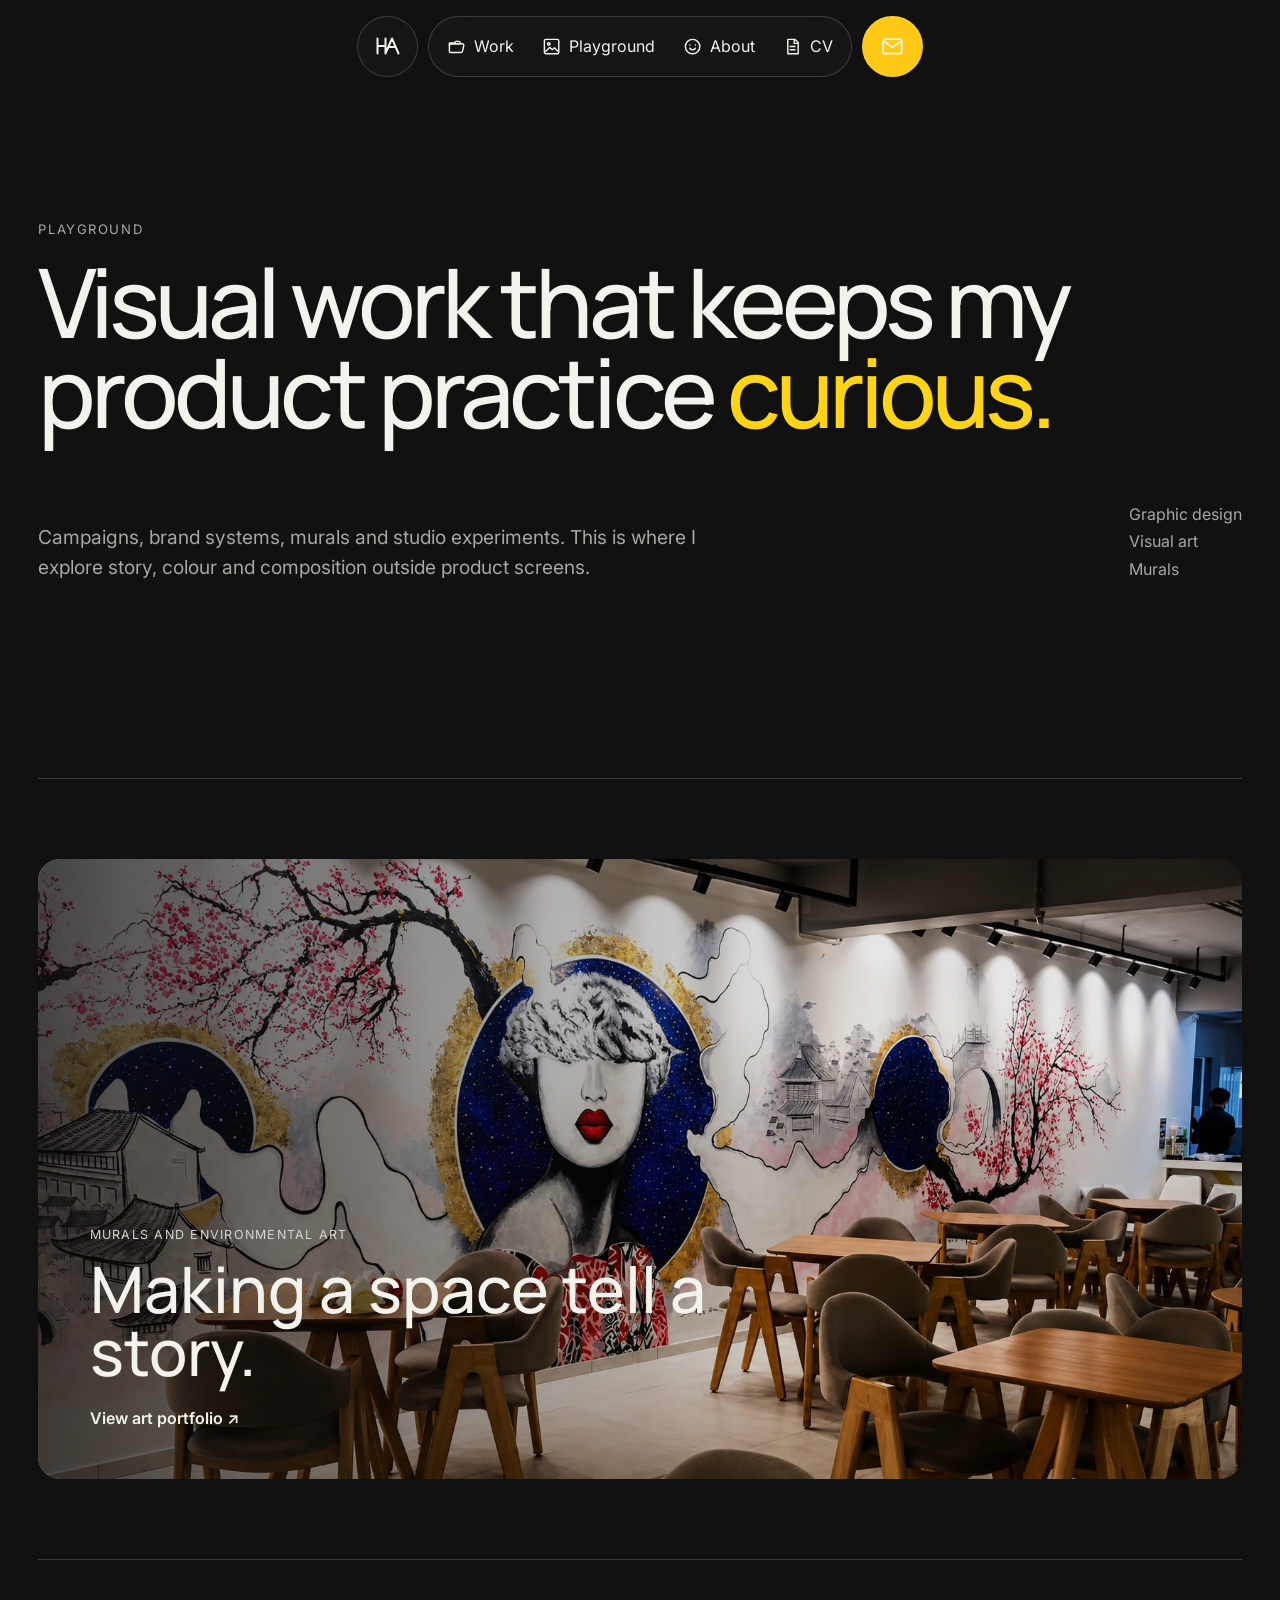
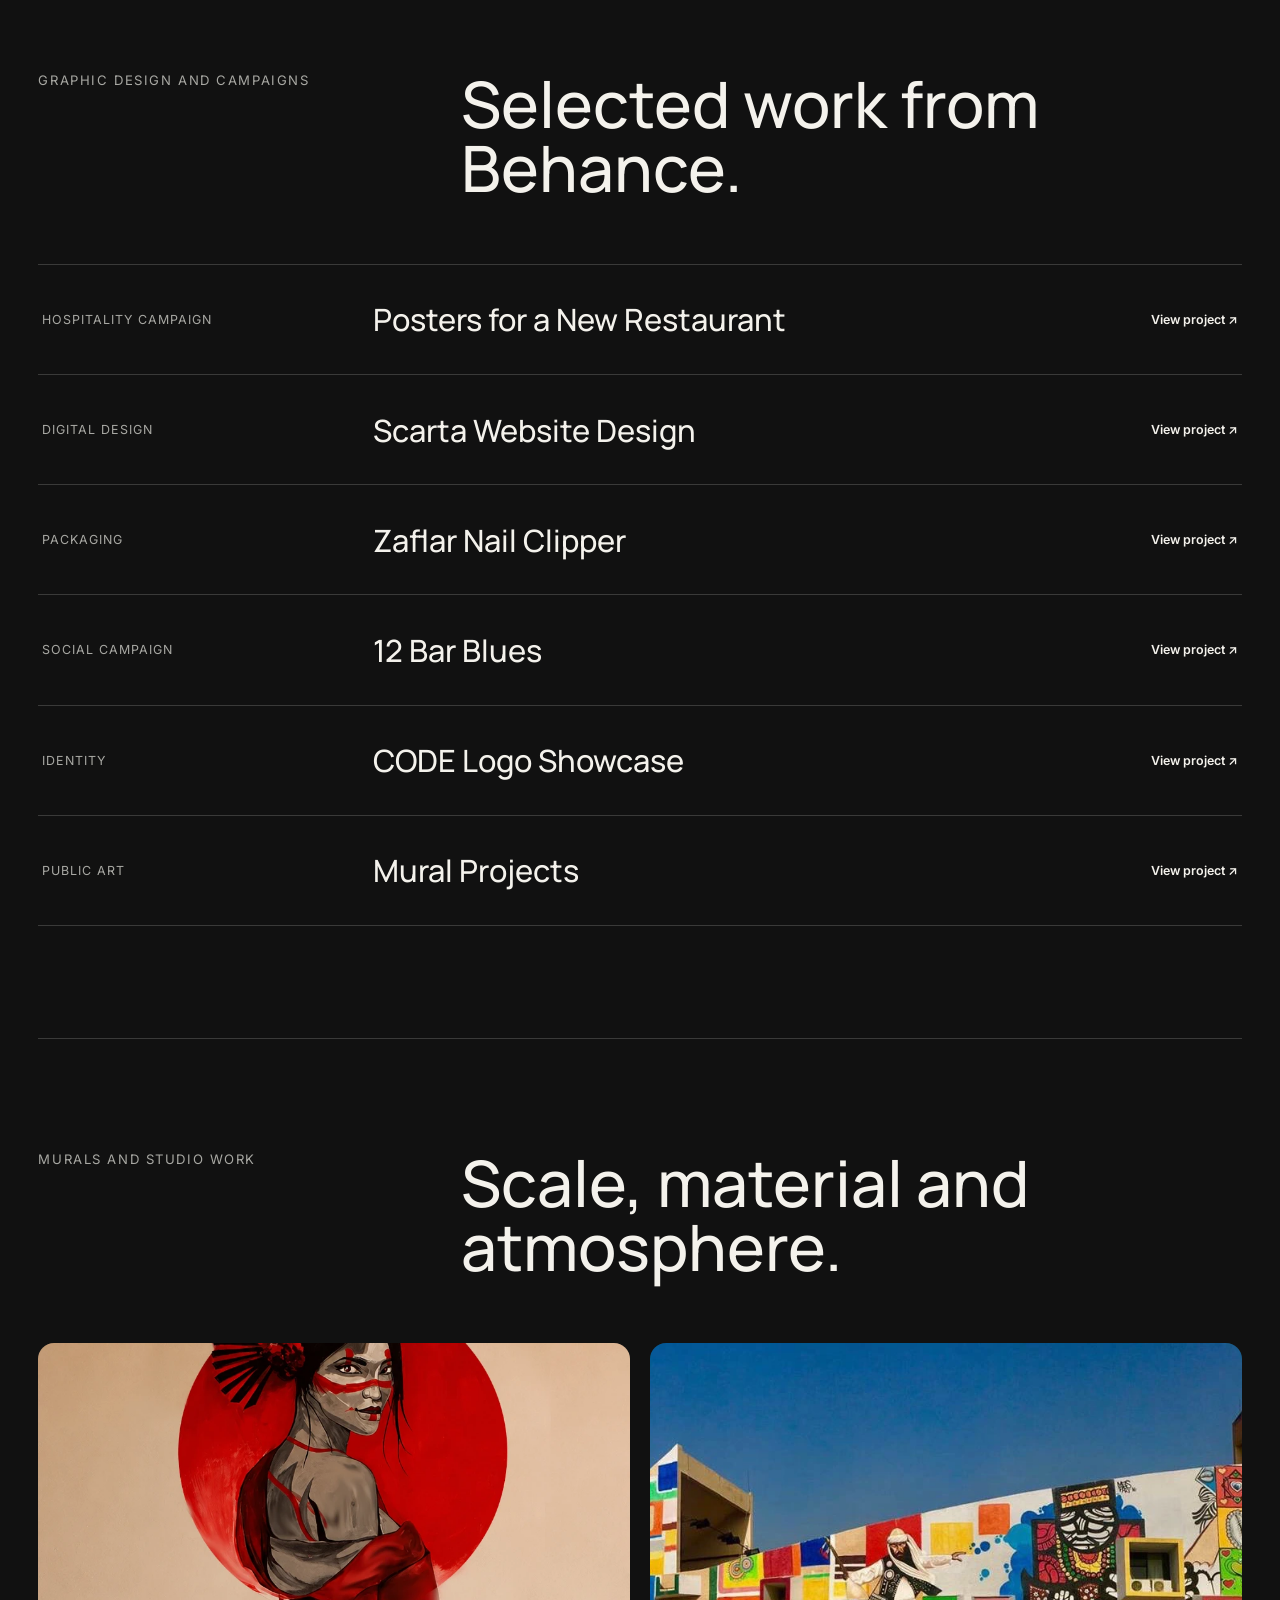
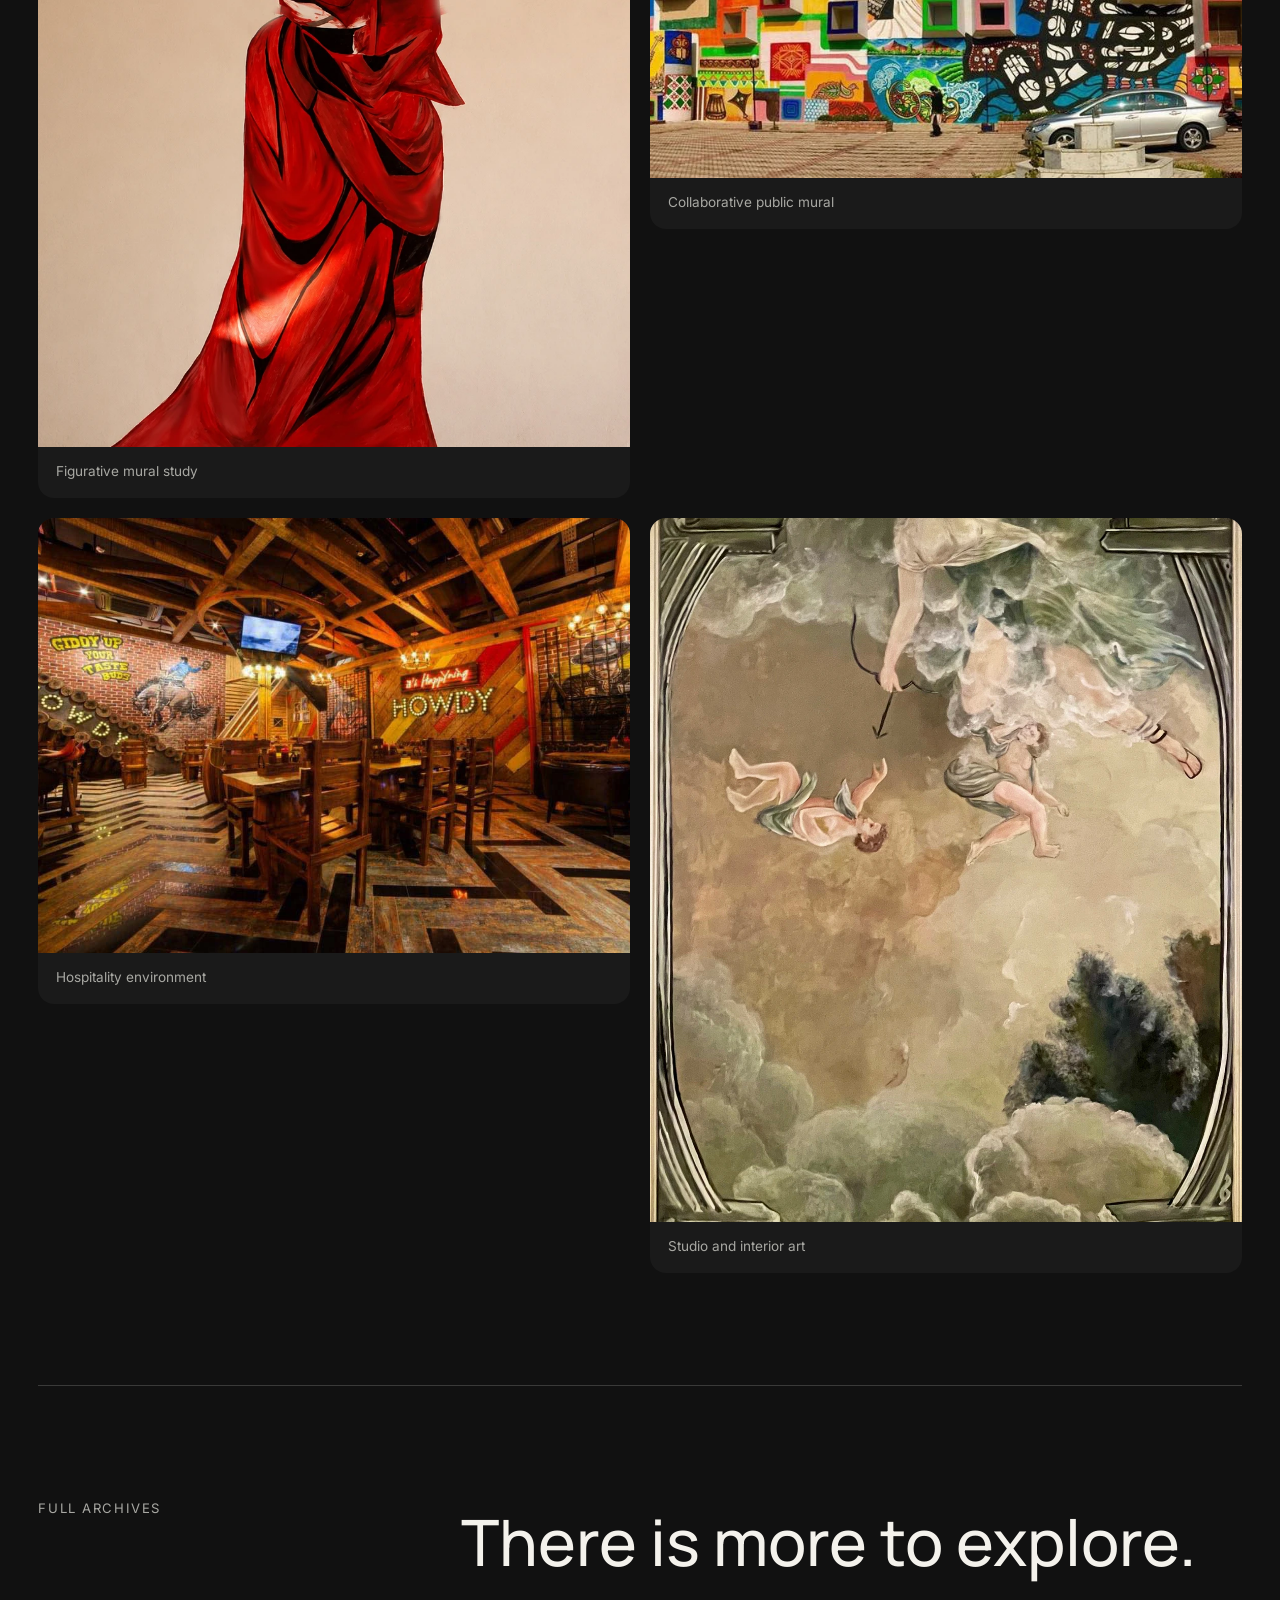
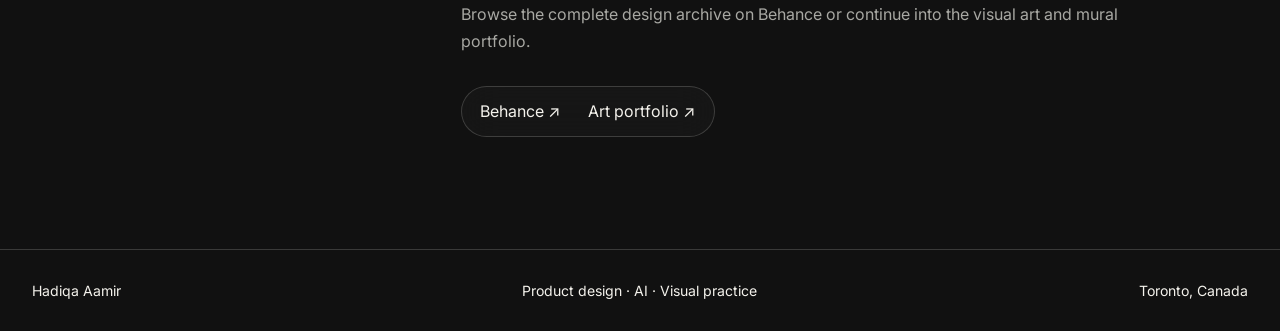
==== playground.html @ ba83212a "Restore playground and add ABA comparison screens" ====
<!doctype html>
<html lang="en">
  <head>
    <meta charset="UTF-8" />
    <meta name="viewport" content="width=device-width, initial-scale=1.0" />
    <meta name="description" content="Selected graphic design, campaigns, murals and visual art by Hadiqa Aamir." />
    <title>Playground | Hadiqa Aamir</title>
    <meta name="theme-color" content="#111111" />
    <link rel="preconnect" href="https://fonts.googleapis.com" />
    <link rel="preconnect" href="https://fonts.gstatic.com" crossorigin />
    <link href="https://fonts.googleapis.com/css2?family=Inter:wght@400;500;600&family=Manrope:wght@400;500;600;700&display=swap" rel="stylesheet" />
    <link rel="icon" type="image/svg+xml" href="favicon.svg" />
    <link rel="stylesheet" href="styles.css?v=25" />
  </head>
  <body class="home-page playground-page">
    <a class="skip-link" href="#playground-work">Skip to visual work</a>
    <header class="site-header">
      <a class="wordmark" href="index.html" aria-label="Hadiqa Aamir home">
        <svg class="wordmark-icon" viewBox="0 0 28 28" aria-hidden="true"><path d="M4.5 6.5v15M4.5 14h8M12.5 6.5v15M12.5 21.5 19 6.5l6.5 15M15.4 15h7.2"></path></svg>
      </a>
      <nav aria-label="Primary navigation">
        <a href="index.html#work"><svg viewBox="0 0 24 24" aria-hidden="true"><path d="M3 7.5h6l2-2h3.5a2 2 0 0 1 2 2v1H5a2 2 0 0 0-2 2v-3Z"></path><path d="M3 10.5A2 2 0 0 1 5 8.5h14a2 2 0 0 1 1.95 2.45l-1.6 7A2 2 0 0 1 17.4 19.5H5a2 2 0 0 1-2-2v-7Z"></path></svg><span>Work</span></a>
        <a href="playground.html" aria-current="page"><svg viewBox="0 0 24 24" aria-hidden="true"><rect x="3" y="3" width="18" height="18" rx="2"></rect><circle cx="8.5" cy="8.5" r="1.5"></circle><path d="m4.5 18 5-5 3.5 3 2.5-2.5 4 4"></path></svg><span>Playground</span></a>
        <a href="index.html#about"><svg viewBox="0 0 24 24" aria-hidden="true"><circle cx="12" cy="12" r="9"></circle><path d="M8.5 10h.01M15.5 10h.01M8.5 14c1 1.3 2.15 2 3.5 2s2.5-.7 3.5-2"></path></svg><span>About</span></a>
        <a href="https://www.linkedin.com/in/hadiqaaamir/" target="_blank" rel="noreferrer"><svg viewBox="0 0 24 24" aria-hidden="true"><path d="M6 3h9l4 4v14H6V3Z"></path><path d="M14 3v5h5M9 12h6M9 16h6"></path></svg><span>CV</span></a>
      </nav>
      <a class="header-contact" href="mailto:hadiqaaamir@hotmail.com" aria-label="Email Hadiqa"><svg viewBox="0 0 24 24" aria-hidden="true"><rect x="3" y="5" width="18" height="14" rx="2"></rect><path d="m4 7 8 6 8-6"></path></svg></a>
    </header>

    <main id="playground-work" class="playground-main">
      <section class="playground-hero" data-reveal>
        <p class="eyebrow">Playground</p>
        <h1>Visual work that keeps my product practice <em>curious.</em></h1>
        <div class="playground-intro"><p>Campaigns, brand systems, murals and studio experiments. This is where I explore story, colour and composition outside product screens.</p><span>Graphic design<br />Visual art<br />Murals</span></div>
      </section>

      <section class="playground-feature" data-reveal>
        <a href="https://hadiqa.portfoliobox.net/" target="_blank" rel="noreferrer" aria-label="View Hadiqa Aamir's mural and visual art portfolio">
          <img src="assets/playground/ginyaki.webp" alt="Large restaurant mural combining a portrait, cherry blossoms and architectural illustrations" />
          <div><p>Murals and environmental art</p><h2>Making a space tell a story.</h2><span>View art portfolio ↗</span></div>
        </a>
      </section>

      <section class="playground-section" aria-labelledby="graphic-design-title" data-reveal>
        <div class="playground-heading"><p class="eyebrow">Graphic design and campaigns</p><h2 id="graphic-design-title">Selected work from Behance.</h2></div>
        <div class="behance-list">
          <a href="https://www.behance.net/gallery/211272789/Posters-for-a-New-Restaurant" target="_blank" rel="noreferrer"><span>Hospitality campaign</span><strong>Posters for a New Restaurant</strong><b>View project ↗</b></a>
          <a href="https://www.behance.net/gallery/219719423/Scarta-Website-Design" target="_blank" rel="noreferrer"><span>Digital design</span><strong>Scarta Website Design</strong><b>View project ↗</b></a>
          <a href="https://www.behance.net/gallery/238456261/Zaflar-Nail-Clipper-package-design" target="_blank" rel="noreferrer"><span>Packaging</span><strong>Zaflar Nail Clipper</strong><b>View project ↗</b></a>
          <a href="https://www.behance.net/gallery/219719553/12-Bar-Blues-Social-Media-designs" target="_blank" rel="noreferrer"><span>Social campaign</span><strong>12 Bar Blues</strong><b>View project ↗</b></a>
          <a href="https://www.behance.net/gallery/68033327/CODE-LOGO-SHOWCASE" target="_blank" rel="noreferrer"><span>Identity</span><strong>CODE Logo Showcase</strong><b>View project ↗</b></a>
          <a href="https://www.behance.net/gallery/211369939/Mural-Projects" target="_blank" rel="noreferrer"><span>Public art</span><strong>Mural Projects</strong><b>View project ↗</b></a>
        </div>
      </section>

      <section class="playground-section" aria-labelledby="art-title" data-reveal>
        <div class="playground-heading"><p class="eyebrow">Murals and studio work</p><h2 id="art-title">Scale, material and atmosphere.</h2></div>
        <div class="art-grid">
          <figure class="art-tall"><img src="assets/playground/women-in-red.webp" alt="Red and black figurative wall painting" loading="lazy" /><figcaption>Figurative mural study</figcaption></figure>
          <figure class="art-wide"><img src="assets/playground/mural-3.webp" alt="Colourful large-scale public mural across an architectural facade" loading="lazy" /><figcaption>Collaborative public mural</figcaption></figure>
          <figure class="art-wide"><img src="assets/playground/studio-work.webp" alt="Western themed restaurant interior with painted wall graphics" loading="lazy" /><figcaption>Hospitality environment</figcaption></figure>
          <figure class="art-tall"><img src="assets/playground/mural.webp" alt="Cloud-filled figurative painting framed by architectural details" loading="lazy" /><figcaption>Studio and interior art</figcaption></figure>
        </div>
      </section>

      <section class="playground-archive" data-reveal>
        <p class="eyebrow">Full archives</p>
        <div><h2>There is more to explore.</h2><p>Browse the complete design archive on Behance or continue into the visual art and mural portfolio.</p><nav aria-label="External visual portfolios"><a href="https://www.behance.net/hadiqaaamir3" target="_blank" rel="noreferrer">Behance ↗</a><a href="https://hadiqa.portfoliobox.net/" target="_blank" rel="noreferrer">Art portfolio ↗</a></nav></div>
      </section>
    </main>
    <footer><p>Hadiqa Aamir</p><p>Product design · AI · Visual practice</p><p>Toronto, Canada</p></footer>
    <script src="script.js?v=6"></script>
  </body>
</html>
---- styles.css ----
:root {
  --ink: #f4f2ec;
  --paper: #111111;
  --line: rgba(244, 242, 236, 0.18);
  --muted: #a8a8a3;
  --blue: #79b7ff;
  --coral: #ef6b4f;
  --acid: #d9f65a;
  font-family: "Inter", sans-serif;
  color: var(--ink);
  background: var(--paper);
  font-synthesis: none;
}

* { box-sizing: border-box; }
html { scroll-behavior: smooth; color-scheme: dark; }
body { margin: 0; min-width: 320px; background: var(--paper); }
.home-page {
  --ink: #f4f2ec;
  --paper: #111111;
  --line: rgba(244, 242, 236, .18);
  --muted: #a8a8a3;
  color: var(--ink);
  background: var(--paper);
}
a { color: inherit; }
img { display: block; max-width: 100%; }

.skip-link {
  position: fixed; left: 1rem; top: -4rem; z-index: 10;
  padding: .75rem 1rem; background: var(--ink); color: #111111;
}
.skip-link:focus { top: 1rem; }

.site-header {
  position: sticky; top: 1rem; z-index: 8; display: flex;
  justify-content: center; align-items: center; gap: .65rem;
  width: max-content; margin: 1rem auto 0; padding: 0;
  background: transparent; backdrop-filter: none;
  transition: box-shadow .3s ease, background .3s ease, transform .3s ease;
}
.site-header nav,
.site-header .header-contact {
  height: 3.8rem;
  box-sizing: border-box;
}
.site-header.is-scrolled { transform: translateY(-.2rem); }
.wordmark, .header-contact {
  display: grid; place-items: center; width: 3.8rem; height: 3.8rem;
  border: 1px solid var(--line); border-radius: 50%; background: rgba(24,24,24,.82);
  font-weight: 600; text-decoration: none; backdrop-filter: blur(18px);
}
.wordmark-icon { width: 1.75rem; height: 1.75rem; fill: none; stroke: currentColor; stroke-width: 2; stroke-linecap: round; stroke-linejoin: round; }
.header-contact { background: #ffc916; font-size: 1.15rem; }
.header-contact svg { width: 1.55rem; height: 1.55rem; fill: none; stroke: currentColor; stroke-width: 1.8; stroke-linecap: round; stroke-linejoin: round; }
nav { display: flex; gap: .15rem; padding: .35rem; border: 1px solid var(--line); border-radius: 999px; background: rgba(24,24,24,.82); backdrop-filter: blur(18px); }
nav a { display: inline-flex; align-items: center; gap: .48rem; padding: .55rem .8rem; border-radius: 999px; transition: background .25s ease; }
nav a svg { width: 1.2rem; height: 1.2rem; fill: none; stroke: currentColor; stroke-width: 1.8; stroke-linecap: round; stroke-linejoin: round; }
nav a:hover, nav a:focus-visible { background: rgba(255,255,255,.09); }
nav a, .text-link { position: relative; text-decoration: none; }
nav a::after, .text-link::after {
  content: ""; position: absolute; left: 0; right: 100%; bottom: -.2em;
  height: 1px; background: currentColor; transition: right .28s ease;
}
nav a:hover::after, nav a:focus-visible::after,
.text-link:hover::after, .text-link:focus-visible::after { right: 0; }

main { padding: 0 2rem; }
.hero { position: relative; min-height: calc(100vh - 5.8rem); display: grid; place-items: center; padding: 2rem 0 0; overflow: hidden; }
.eyebrow { margin: 0 0 1.25rem; color: var(--muted); font-size: .82rem; text-transform: uppercase; letter-spacing: .12em; }
h1, h2, h3 { margin: 0; font-weight: 400; }
h1, h2, h3 { font-family: "Manrope", sans-serif; }
h1 { max-width: 980px; font-size: clamp(2.7rem, 5.8vw, 4.75rem); font-weight: 500; line-height: 1.02; letter-spacing: -.052em; }
h1 span { color: var(--blue); }
.hero-center { margin-top: -5rem; text-align: center; }
.hero-hello { display: flex; justify-content: center; align-items: center; gap: .55rem; margin: 0 0 1.4rem; color: var(--muted); }
.hero-hello span { display: grid; place-items: center; width: 2.2rem; height: 2.2rem; border-radius: 50%; background: var(--ink); color: #111111; font-size: .68rem; font-weight: 600; }
.hero-hello .hero-avatar { overflow: hidden; width: 3.3rem; height: 3.3rem; border: 2px solid #fffdf8; background: #332b28; box-shadow: 0 4px 14px rgba(21,22,21,.16); }
.hero-avatar img { width: 100%; height: 100%; object-fit: cover; object-position: 50% 42%; }
.hero-center h1 { max-width: none; white-space: nowrap; font-family: "Manrope", sans-serif; font-size: clamp(3.1rem, 5.15vw, 5.3rem); font-weight: 500; line-height: 1.02; letter-spacing: -.052em; }
.hero-center h1 em { font-style: italic; font-weight: 500; }
.hero-current { margin: 2rem 0 0; color: var(--muted); font-size: 1rem; line-height: 1.55; }
.hero-current strong { color: var(--ink); }
.home-page .hero-current { color: #c7c7c2; }
.home-page .hero-current strong { color: #f4f2ec; }

.hero-pill-field { position: absolute; left: -2rem; right: -2rem; bottom: 0; height: 225px; overflow: visible; border-bottom: 1px solid var(--line); pointer-events: none; }
.hero-pill {
  position: absolute; left: var(--x); bottom: var(--bottom); display: grid; place-items: center;
  min-width: 195px; padding: 1.08rem 1.5rem; border: 1px solid rgba(17,17,17,.28); border-radius: 999px;
  color: #151615;
  font: 600 .82rem "Manrope", sans-serif; letter-spacing: .055em; text-transform: uppercase;
  transform: rotate(var(--r)); box-shadow: 0 9px 20px rgba(21,22,21,.09);
  transition: transform .35s cubic-bezier(.2,.8,.2,1), box-shadow .35s ease;
  pointer-events: auto;
  cursor: grab; user-select: none; touch-action: none; will-change: left, top, transform;
}
.hero-pill:hover { transform: translateY(-12px) rotate(calc(var(--r) * -1)); box-shadow: 0 18px 30px rgba(21,22,21,.12); }
.hero-pill.is-dragging { cursor: grabbing; transform: rotate(var(--r)) scale(1.045); box-shadow: 0 24px 45px rgba(21,22,21,.2); transition: box-shadow .18s ease, transform .18s ease; }
.hero-pill.has-description { outline: 2px solid #f4f2ec; outline-offset: 3px; }
.pill-description {
  position: absolute; z-index: 40; width: min(310px, calc(100vw - 2rem)); padding: 1rem 1.1rem;
  border: 1px solid var(--line); border-radius: .8rem; background: #1b1b1b; color: var(--ink);
  box-shadow: 0 18px 44px rgba(21,22,21,.2); font-size: .88rem; line-height: 1.5;
  opacity: 0; transform: translateY(8px); pointer-events: none;
  transition: opacity .2s ease, transform .2s ease;
}
.pill-description.is-visible { opacity: 1; transform: translateY(0); }
.pill-description strong { display: block; margin-bottom: .35rem; color: var(--acid); font-family: "Manrope", sans-serif; font-size: .76rem; letter-spacing: .07em; text-transform: uppercase; }
.hero-pill.pill-mini { min-width: 3.7rem; width: 3.7rem; height: 3.5rem; padding: 0; }
.pill-blue { background: #9acfff; }.pill-coral { background: #ff8759; }.pill-acid { background: #d8f98b; }
.pill-lilac { background: #d9c9ff; }.pill-paper { background: #f7f7f5; }.pill-yellow { background: #ffd316; }
.pill-green { background: #58d8a8; }.pill-pink { background: #ffc5e4; }
.pill-sky { background: #a8dcff; }.pill-violet { background: #bcb2ff; }.pill-rose { background: #ffb0bc; }
.pill-orange { background: #ffad69; }.pill-mint { background: #a9e4ce; }

.tools-strip {
  display: block;
  width: 100vw;
  margin-left: calc(50% - 50vw);
  padding: 2.25rem 0 2.75rem;
  border-top: 1px solid var(--line);
  overflow: hidden;
}
.tools-strip .eyebrow { width: min(100% - 3rem, 118rem); margin: 0 auto 1.5rem; }
.tools-marquee {
  width: 100%;
  overflow: hidden;
  -webkit-mask-image: linear-gradient(90deg, transparent, #000 4%, #000 96%, transparent);
  mask-image: linear-gradient(90deg, transparent, #000 4%, #000 96%, transparent);
}
.tools-track {
  display: flex;
  width: max-content;
  animation: tools-loop 34s linear infinite;
  will-change: transform;
}
.tools-marquee:hover .tools-track { animation-play-state: paused; }
.tools-list {
  display: flex;
  flex: none;
  align-items: center;
  gap: clamp(2.2rem, 4vw, 5rem);
  margin: 0;
  padding: 0 clamp(1.1rem, 2vw, 2.5rem);
  list-style: none;
}
.tools-list li {
  display: inline-flex;
  flex: none;
  align-items: center;
  gap: .8rem;
  color: var(--ink);
  font-size: .9rem;
  font-weight: 600;
  line-height: 1;
  white-space: nowrap;
}
.tools-list img,
.tool-lettermark { width: 2rem; height: 2rem; flex: none; }
.tools-list img { display: block; object-fit: contain; }
.github-tool-logo { filter: invert(1); }
.tool-lettermark {
  display: grid;
  place-items: center;
  border: 2px solid currentColor;
  border-radius: .55rem;
  font-size: 1rem;
  font-weight: 800;
}
@keyframes tools-loop { to { transform: translateX(-50%); } }
@media (prefers-reduced-motion: reduce) { .tools-track { animation: none; } }

/* Playground */
.playground-main { width: min(100%, 1440px); margin-inline: auto; padding: 0 clamp(1.25rem, 3vw, 3rem); }
.playground-hero { min-height: 78vh; padding: clamp(8rem, 16vh, 13rem) 0 5rem; border-bottom: 1px solid var(--line); }
.playground-hero h1 { max-width: 1180px; font-size: clamp(3.4rem, 7.5vw, 7.8rem); line-height: .94; }
.playground-hero h1 em { color: #ffd316; font-style: normal; }
.playground-intro { display: grid; grid-template-columns: minmax(0, 2fr) 1fr; gap: 3rem; align-items: end; margin-top: 4rem; }
.playground-intro p { max-width: 700px; margin: 0; color: var(--muted); font-size: clamp(1.05rem, 1.5vw, 1.3rem); line-height: 1.55; }
.playground-intro span { justify-self: end; color: var(--muted); line-height: 1.7; }
.playground-feature { padding: 5rem 0; border-bottom: 1px solid var(--line); }
.playground-feature a { position: relative; display: block; min-height: 620px; overflow: hidden; border-radius: 1.4rem; text-decoration: none; }
.playground-feature img { width: 100%; height: 100%; min-height: 620px; object-fit: cover; transition: transform .6s cubic-bezier(.2,.75,.2,1); }
.playground-feature a:hover img { transform: scale(1.018); }
.playground-feature a::after { content: ""; position: absolute; inset: 0; background: linear-gradient(90deg, rgba(10,10,10,.74), rgba(10,10,10,.1) 65%); }
.playground-feature div { position: absolute; z-index: 1; left: clamp(1.5rem, 4vw, 4rem); bottom: clamp(1.5rem, 4vw, 4rem); max-width: 620px; }
.playground-feature p { margin: 0 0 1rem; color: #d5d4cf; font-size: .78rem; letter-spacing: .1em; text-transform: uppercase; }
.playground-feature h2 { font-size: clamp(2.4rem, 5vw, 5.4rem); font-weight: 500; line-height: .98; }
.playground-feature span { display: inline-block; margin-top: 1.5rem; font-weight: 600; }
.playground-section { padding: 7rem 0; border-bottom: 1px solid var(--line); }
.playground-heading { display: grid; grid-template-columns: 1fr 2fr; gap: 2rem; margin-bottom: 4rem; }
.playground-heading h2 { font-size: clamp(2.5rem, 5vw, 5.2rem); font-weight: 500; line-height: 1; }
.behance-list { border-top: 1px solid var(--line); }
.behance-list a { display: grid; grid-template-columns: .8fr 2fr auto; gap: 2rem; align-items: center; padding: 2.1rem .25rem; border-bottom: 1px solid var(--line); text-decoration: none; transition: padding .25s ease, background .25s ease; }
.behance-list a:hover { padding-inline: 1.25rem; background: rgba(255,255,255,.04); }
.behance-list span { color: var(--muted); font-size: .78rem; text-transform: uppercase; letter-spacing: .08em; }
.behance-list strong { font: 500 clamp(1.35rem, 2.4vw, 2.5rem) "Manrope", sans-serif; }
.behance-list b { font-size: .78rem; font-weight: 600; }
.art-grid { display: grid; grid-template-columns: repeat(2, minmax(0, 1fr)); gap: 1.25rem; align-items: start; }
.art-grid figure { margin: 0; overflow: hidden; border-radius: 1rem; background: #1a1a1a; }
.art-grid img { width: 100%; height: clamp(420px, 55vw, 760px); object-fit: cover; }
.art-grid .art-wide img { height: clamp(320px, 34vw, 520px); }
.art-grid figcaption { padding: 1rem 1.1rem 1.2rem; color: var(--muted); font-size: .85rem; }
.playground-archive { display: grid; grid-template-columns: 1fr 2fr; gap: 2rem; padding: 7rem 0; }
.playground-archive h2 { font-size: clamp(2.6rem, 5vw, 5.2rem); font-weight: 500; }
.playground-archive p { max-width: 660px; color: var(--muted); line-height: 1.65; }
.playground-archive nav { width: max-content; margin-top: 2rem; }

@media (max-width: 780px) {
  .playground-hero { min-height: auto; padding-top: 8rem; }
  .playground-intro, .playground-heading, .playground-archive { grid-template-columns: 1fr; }
  .playground-intro span { justify-self: start; }
  .playground-feature a, .playground-feature img { min-height: 520px; }
  .behance-list a { grid-template-columns: 1fr auto; gap: .6rem 1rem; }
  .behance-list span { grid-column: 1 / -1; }
  .behance-list b { text-align: right; }
  .art-grid { grid-template-columns: 1fr; }
  .art-grid img, .art-grid .art-wide img { height: auto; max-height: 680px; }
}

.work, .visual-practice, .about { border-top: 1px solid var(--line); padding: 6rem 0; }
.section-heading { display: grid; grid-template-columns: 1fr 2fr; margin-bottom: 3rem; }
.section-heading h2, .visual-copy h2, .about h2 { font-size: clamp(2.25rem, 4.4vw, 4.7rem); font-weight: 500; line-height: 1.04; letter-spacing: -.045em; }
.work {
  width: 100%;
  max-width: 1440px;
  margin-inline: auto;
  padding: 3.25rem clamp(1.25rem, 3vw, 3rem);
}
.work .section-heading { display: block; margin-bottom: 0; }
.work .section-heading h2 { max-width: 880px; font-size: clamp(2rem, 3vw, 3.25rem); }
.platform-intro{display:grid;grid-template-columns:minmax(260px,.72fr) minmax(0,1.28fr);align-items:stretch;gap:1.5rem;margin:0 0 3rem;padding:1.25rem;border:1px solid var(--line);border-radius:1.2rem;background:#171717;overflow:hidden}.platform-intro-copy{display:flex;flex-direction:column;align-items:flex-start;justify-content:center;gap:.5rem;padding:1.1rem}.platform-intro span{color:var(--blue);font-size:.7rem;letter-spacing:.1em;text-transform:uppercase}.platform-intro strong{font:500 1.65rem "Manrope",sans-serif}.platform-intro p{margin:0;color:var(--muted);line-height:1.55}.platform-intro-copy>a{display:flex;gap:.8rem;margin-top:1rem;text-decoration:none}.platform-intro-copy>a span{font-size:1rem}.platform-cover{display:block;overflow:hidden;border-radius:.9rem;background:#2c116b}.platform-cover img{display:block;width:100%;height:100%;min-height:300px;object-fit:cover;transition:transform .55s cubic-bezier(.2,.75,.2,1)}.platform-cover:hover img{transform:scale(1.02)}
.project-grid {
  display: grid;
  grid-template-columns: minmax(0, 1fr);
  gap: 0;
}
.project {
  position: relative;
  top: auto !important;
  min-width: 0;
  margin: 0;
  padding: clamp(3.5rem, 7vw, 7rem) 0;
  border: 0;
  border-bottom: 1px solid var(--line);
  border-radius: 0;
  background: transparent;
  box-shadow: none;
  transition: transform .45s cubic-bezier(.2,.75,.2,1);
}
.project > a {
  display: grid;
  grid-template-columns: minmax(280px, .78fr) minmax(0, 1.22fr);
  grid-template-areas:
    "meta visual"
    "summary visual"
    "tags visual";
  align-items: center;
  column-gap: clamp(2.5rem, 6vw, 7rem);
  row-gap: 1.35rem;
  min-height: 0;
  text-decoration: none;
}
.project:hover { transform: none; }
.project-visual {
  position: relative;
  width: 100%;
  height: auto;
  min-height: 0;
  aspect-ratio: 1600 / 1174;
  overflow: hidden;
  border: 0;
  border-radius: 1.55rem;
  background: #d7d8d3;
  box-shadow: none;
}
.project > a > .project-visual { grid-area: visual; width: 100%; height: auto; min-height: 0; aspect-ratio: 1600 / 1174; }
.project-visual > * { transform: translate3d(var(--parallax-x, 0), var(--parallax-y, 0), 0); transition: transform .45s cubic-bezier(.2,.75,.2,1); }
.project:hover .project-visual > * { transform: translate3d(var(--parallax-x, 0), calc(var(--parallax-y, 0px) - 7px), 0) scale(1.012); }
.project-visual::after {
  content: none;
}
.project-featured .project-visual { min-height: 0; }
.product-shot-thumb { background: #21174b; }
.product-shot-thumb img,
.product-shot-thumb video { width: 100%; height: 100%; object-fit: cover; object-position: left center; }
.product-shot-thumb video { display: block; }
.product-shot-thumb > span { display: none; }
.project:hover .product-shot-thumb img,
.project:hover .product-shot-thumb video { transform: scale(1.025); }
.project-featured > a { min-height: 0; }
.cliniscripts-platform .product-shot-thumb img,
.cliniscripts-platform .product-shot-thumb video { object-fit: contain; object-position: center; }
.project.cliniscripts-platform > a > .product-shot-thumb {
  aspect-ratio: auto;
  border-radius: 0;
  background: transparent;
}
.cliniscripts-platform .product-shot-thumb .cliniscripts-cover-video {
  position: relative;
  inset: auto;
  display: block;
  width: 100%;
  height: auto;
  max-width: none;
  object-fit: contain;
  object-position: center;
  border-radius: 0;
  transform: none;
}
.cliniscripts-platform:hover .product-shot-thumb .cliniscripts-cover-video {
  transform: none;
}
/* Marketing Studio uses exact Figma states with a shared cursor-led timeline. */
.marketing-studio-preview { background: linear-gradient(135deg, #b8cdec 0%, #5077c8 100%); }
.marketing-studio-animation {
  --studio-frame-inset: 4%;
  position: absolute; inset: 0; overflow: hidden;
  background: linear-gradient(135deg, #b8cdec 0%, #5077c8 100%);
}
.marketing-studio-animation > img {
  position: absolute; inset: var(--studio-frame-inset); width: auto; height: auto; max-width: none;
  object-fit: contain; opacity: 0;
  border-radius: clamp(.65rem, 1.4vw, 1.15rem);
  box-shadow: 0 18px 42px rgba(31,55,112,.24);
  background: linear-gradient(135deg, #b8cdec 0%, #5077c8 100%);
  animation: marketing-screen-cycle 16s cubic-bezier(.4,0,.2,1) infinite both;
}
.marketing-studio-animation > img:nth-child(1) { animation-delay: 0s; }
.marketing-studio-animation > img:nth-child(2) { animation-delay: -12s; }
.marketing-studio-animation > img:nth-child(3) { animation-delay: -8s; }
.marketing-studio-animation > img:nth-child(4) { animation-delay: -4s; }
.marketing-cursor {
  position: absolute; z-index: 5; left: 76%; top: 20%; width: 22px; height: 27px;
  clip-path: polygon(0 0,0 88%,25% 67%,42% 100%,57% 92%,40% 60%,72% 60%);
  background: #17243a; filter: drop-shadow(0 2px 3px rgba(255,255,255,.9));
  animation: marketing-cursor-path 16s cubic-bezier(.45,0,.2,1) infinite;
}
.marketing-cursor::after {
  content: ""; position: absolute; inset: 0; background: white;
  clip-path: polygon(10% 10%,10% 70%,28% 55%,45% 87%,48% 84%,31% 52%,57% 52%);
}
@keyframes marketing-screen-cycle {
  0%,20% { opacity: 1; transform: scale(1); }
  25%,95% { opacity: 0; transform: scale(1.012); }
  100% { opacity: 1; transform: scale(1); }
}
@keyframes marketing-cursor-path {
  0%,16% { left:76%; top:20%; transform:scale(1); } 20% { transform:scale(.82); }
  25%,40% { left:67%; top:80%; transform:scale(1); } 44% { transform:scale(.82); }
  50%,65% { left:42%; top:22%; transform:scale(1); } 69% { transform:scale(.82); }
  75%,91% { left:75%; top:29%; transform:scale(1); } 95% { transform:scale(.82); }
  100% { left:76%; top:20%; transform:scale(1); }
}
.cliniscripts-platform .project-meta h3 { max-width: none; font-size: 1rem; }
.project-meta {
  display: grid;
  grid-template-columns: minmax(0, 1fr) auto;
  align-items: baseline;
  gap: 1rem;
  min-height: 2.65rem;
  margin-top: .7rem;
}
.project-meta > div { display: contents; }
.project > a > .project-meta { margin: .7rem .15rem 0; }
.project-meta p {
  grid-column: 2;
  grid-row: 1;
  margin: 0;
  color: var(--muted);
  font-size: .88rem;
  text-align: right;
  text-transform: none;
  letter-spacing: 0;
}
.project-meta h3 {
  grid-column: 1;
  grid-row: 1;
  max-width: none;
  font-size: 1rem;
  font-weight: 500;
  line-height: 1.3;
  letter-spacing: -.025em;
}
.project-meta h3::before { content: "•"; margin-right: .45rem; color: var(--blue); }
.project-meta > span { display: none; }
.project-summary { max-width: 680px; margin: .8rem 0 0; color: var(--muted); line-height: 1.55; }
.project > a > .project-meta {
  grid-area: meta;
  display: flex;
  flex-direction: column;
  align-items: flex-start;
  gap: 1rem;
  min-height: 0;
  margin: 0;
}
.project > a > .project-meta > div { display: flex; flex-direction: column; align-items: flex-start; gap: 1rem; }
.project-brand-icon {
  display: block;
  width: 2.5rem;
  height: 2.15rem;
  margin-bottom: .45rem;
  object-fit: contain;
  object-position: left center;
  opacity: .72;
}
.project > a > .project-meta p {
  order: 0;
  margin: 0;
  color: var(--muted);
  font-size: .78rem;
  text-align: left;
  text-transform: uppercase;
  letter-spacing: .12em;
}
.project > a > .project-meta h3 {
  order: 1;
  max-width: 560px;
  font-size: clamp(2rem, 3vw, 3.25rem);
  font-weight: 600;
  line-height: 1.08;
  letter-spacing: -.035em;
}
.project > a > .project-meta h3::before { display: none; }
.cliniscripts-platform .project-meta h3 { max-width: 560px; font-size: clamp(2rem, 3vw, 3.25rem); }
.project > a > .project-summary {
  grid-area: summary;
  display: block;
  max-width: 560px;
  margin: 0;
  font-size: clamp(1rem, 1.25vw, 1.2rem);
  line-height: 1.65;
}
.project > a > .project-tags {
  grid-area: tags;
  display: flex;
  align-items: center;
  margin: .25rem 0 0;
}
.project > a > .project-tags span { display: none; }
.project > a > .project-tags b {
  width: auto;
  margin: 0;
  color: var(--ink);
  font-size: 1rem;
  font-weight: 500;
  transform-origin: left center;
  transition: transform .25s ease;
}

.clinical-visual { display: grid; place-items: end center; padding: 7% 7% 0; background: radial-gradient(circle at 82% 18%, #d9ebff 0 9%, transparent 31%), linear-gradient(145deg,#b9d5f2,#91bce8); }
.browser-shell { width: 92%; min-height: 85%; background: #f8f7f3; color: #151615; border-radius: 1.2rem 1.2rem 0 0; box-shadow: 0 24px 60px rgba(29, 45, 64, .16); }
.clinical-preview-shell { position: relative; z-index: 2; width: 94%; overflow: hidden; }
.browser-bar { display: flex; gap: .4rem; padding: 1rem; border-bottom: 1px solid #e2e1dc; }
.browser-bar i { width: .55rem; height: .55rem; border-radius: 50%; background: #b2b3af; }
.clinical-preview-shell .browser-bar span { margin-left: .5rem; color: #667789; font-size: .72rem; }.clinical-preview-shell .browser-bar b { margin-left: auto; color: #3979cf; font-size: .7rem; }
.clinical-layout { display: grid; grid-template-columns: 19% 1fr; min-height: 470px; }
.clinical-sidebar { display:flex;flex-direction:column;align-items:center;gap:1.2rem;padding:1.3rem .75rem;border-right: 1px solid #e2e1dc; background: #172e48; }
.clinical-sidebar strong{display:grid;place-items:center;width:2.5rem;height:2.5rem;margin-bottom:.8rem;border-radius:.65rem;background:white;color:#172e48;font-size:.78rem}.clinical-sidebar i{width:2rem;height:.45rem;border-radius:2rem;background:#71869e}.clinical-sidebar i:first-of-type{background:#7fb5fa}
.clinical-content { padding: 5%; }
.clinical-preview-head{display:flex;justify-content:space-between;align-items:end}.clinical-preview-head small{color:#768597}.clinical-preview-head h4{margin:.2rem 0 0;font:600 1.25rem Manrope,sans-serif}.clinical-preview-head em{padding:.55rem .7rem;border-radius:.55rem;background:#3979cf;color:white;font-size:.65rem;font-style:normal}
.clinical-preview-tabs{display:flex;gap:1rem;margin:1.4rem 0;padding-bottom:.7rem;border-bottom:1px solid #dfe5ec;color:#768597;font-size:.68rem}.clinical-preview-tabs b{color:#3979cf}
.clinical-preview-grid{display:grid;grid-template-columns:1.6fr .7fr;gap:.75rem}.clinical-card{height:auto;min-height:250px;margin:0;padding:1.25rem;border:1px solid #d8dde2;border-radius:1rem;background:white}.clinical-card>small{color:#3979cf}.clinical-card h5{margin:2.3rem 0 .5rem;font:600 1rem Manrope,sans-serif}.clinical-card p{color:#6d7c8c;font-size:.72rem;line-height:1.5}.clinical-card div{display:flex;gap:.4rem;margin:1rem 0}.clinical-card div span{padding:.35rem .5rem;border-radius:2rem;background:#eaf3ff;color:#3979cf;font-size:.58rem}.clinical-card button{padding:.55rem .7rem;border:0;border-radius:.5rem;background:#3979cf;color:white;font:inherit;font-size:.65rem}.clinical-mini-cards{display:grid;gap:.75rem}.clinical-mini-cards article{display:flex;flex-direction:column;justify-content:space-between;padding:1rem;border:1px solid #d8dde2;border-radius:.8rem;background:white}.clinical-mini-cards small{color:#6d7c8c}.clinical-mini-cards strong{font-size:1rem;color:#172e48}
.clinical-orbit{position:absolute;z-index:3;padding:.7rem .9rem;border:1px solid rgba(21,22,21,.2);border-radius:999px;box-shadow:0 12px 25px rgba(31,67,105,.13);font:600 .7rem Manrope,sans-serif;text-transform:uppercase;letter-spacing:.06em}.orbit-one{left:3%;top:10%;transform:rotate(-9deg);background:#d9f65a}.orbit-two{right:2%;top:18%;transform:rotate(8deg);background:#ffc5e4}
.clinical-content > span { display: block; width: 45%; height: 12px; margin-bottom: 12px; border-radius: 12px; background: #cad5e5; }
.clinical-content > span:nth-child(2) { width: 70%; }
.project-tags{display:flex;align-items:center;flex-wrap:wrap;gap:.55rem;margin-top:1.1rem}.project-tags span{padding:.48rem .68rem;border:1px solid var(--line);border-radius:999px;color:var(--muted);font-size:.72rem}.project-tags b{margin-left:auto;font-size:.8rem;font-weight:600}.project-featured:hover .project-tags b{color:var(--ink);transform:scale(1.035)}
.project > a > .project-tags{display:flex}.project > a > .project-tags b{width:auto;margin:0;color:var(--ink)}.project:hover .project-tags b{color:var(--ink);transform:scale(1.035)}
.aba-preview{display:grid;place-items:center;padding:7%;background:linear-gradient(145deg,#dfe8f7,#b9d0ef);color:#172e48}.aba-source-pill{position:absolute;left:4%;top:8%;z-index:2;padding:.7rem 1rem;border-radius:999px;background:#d9f65a;font:600 .7rem Manrope,sans-serif;text-transform:uppercase;transform:rotate(-7deg)}.aba-board{display:grid;grid-template-columns:repeat(3,1fr);gap:1rem;width:88%;padding:1.25rem;border-radius:1.2rem;background:#f7f9fc;box-shadow:0 28px 70px rgba(31,67,105,.2)}.aba-board-head{grid-column:1/-1;display:flex;justify-content:space-between;padding:.4rem .25rem 1.2rem;border-bottom:1px solid #dce4ed}.aba-board-head span{font-weight:600}.aba-board-head b{color:#3979cf;font-size:.72rem}.aba-stage{display:flex;flex-direction:column;min-height:250px;padding:1.2rem;border:1px solid #dce4ed;border-radius:.85rem;background:white}.aba-stage small{color:#718096}.aba-stage strong{margin:4rem 0 1.5rem}.aba-stage i{height:.55rem;margin:.35rem 0;border-radius:1rem;background:#dbe3ec}.aba-stage i:last-child{width:60%}.aba-mini-chart{display:flex;align-items:end;gap:.45rem;height:80px;margin-top:auto;border-bottom:1px solid #dce4ed}.aba-mini-chart em{flex:1;height:35%;background:#3979cf}.aba-mini-chart em:nth-child(2){height:55%}.aba-mini-chart em:nth-child(3){height:48%}.aba-mini-chart em:nth-child(4){height:78%}
.scheduler-preview{display:grid;grid-template-columns:.8fr 1.2fr;align-items:center;gap:1rem;padding:7%;background:linear-gradient(145deg,#d7f0e5,#a8d8c5);color:#172e48}.scheduler-constraints{display:grid;gap:.8rem}.scheduler-constraints span{padding:1rem 1.2rem;border-radius:999px;background:white;box-shadow:0 10px 24px rgba(31,67,105,.1);font-size:.82rem}.scheduler-match{padding:2rem;border-radius:1.2rem;background:white;box-shadow:0 28px 70px rgba(31,67,105,.18)}.scheduler-match>small{color:#3979cf;text-transform:uppercase;letter-spacing:.08em}.scheduler-match>div{display:flex;align-items:center;gap:1rem;margin:2rem 0}.scheduler-match i{display:grid;place-items:center;width:48px;height:48px;border-radius:50%;background:#eaf3ff;color:#3979cf;font-style:normal;font-weight:600}.scheduler-match b{margin-left:auto;color:#16845b;font-size:1.5rem}.scheduler-match ul{margin:0;padding:0;list-style:none}.scheduler-match li{display:flex;justify-content:space-between;padding:.85rem 0;border-bottom:1px solid #e6eaf0;font-size:.8rem}.scheduler-match em{font-style:normal;font-weight:600}.scheduler-match p{margin:1.3rem 0 0;padding:1rem;border-radius:.7rem;background:#dff4e9;color:#276048;font-size:.76rem}

.analytics-visual { display: flex; flex-direction: column; justify-content: space-between; padding: 2rem; background: var(--acid); }
.analytics-visual { color: #151615; }
.metric { display: flex; justify-content: space-between; align-items: start; font-size: 1.1rem; }
.metric b { font-family: "Manrope", sans-serif; font-size: 5rem; font-weight: 500; line-height: .7; }
.chart { height: 230px; display: flex; align-items: end; gap: 5%; border-bottom: 1px solid var(--ink); }
.chart i { flex: 1; height: 24%; background: var(--ink); }
.chart i:nth-child(2) { height: 42%; }.chart i:nth-child(3) { height: 35%; }
.chart i:nth-child(4) { height: 57%; }.chart i:nth-child(5) { height: 72%; }.chart i:nth-child(6) { height: 92%; }
.insight { font-size: .9rem; }

.build-visual { display: grid; align-content: center; gap: 2rem; padding: 8%; background: #080808; color: var(--ink); }
.prompt { padding: 1rem 1.2rem; border: 1px solid rgba(255,255,255,.28); border-radius: 999px; }
.build-window { min-height: 220px; padding: 2rem; background: var(--blue); }
.build-window span { display: block; height: 1.2rem; margin-bottom: 1rem; background: rgba(255,255,255,.8); }
.build-window span:nth-child(1) { width: 56%; }.build-window span:nth-child(2) { width: 78%; }.build-window span:nth-child(3) { width: 36%; }

.visual-practice { display: grid; grid-template-columns: .9fr 1.1fr; gap: 7vw; align-items: center; }
.visual-copy > p:not(.eyebrow) { max-width: 520px; margin: 2rem 0; color: var(--muted); font-size: 1.1rem; line-height: 1.6; }
.visual-links { display: flex; flex-wrap: wrap; gap: .65rem; }
.visual-links .text-link {
  padding: .68rem .95rem;
  border: 1px solid rgba(255,255,255,.18);
  border-radius: 999px;
  background: rgba(255,255,255,.1);
  box-shadow: inset 0 1px 0 rgba(255,255,255,.16), 0 10px 28px rgba(0,0,0,.14);
  -webkit-backdrop-filter: blur(18px) saturate(145%);
  backdrop-filter: blur(18px) saturate(145%);
}
.visual-links .text-link::after { display: none; }
.visual-links .text-link:hover,
.visual-links .text-link:focus-visible { background: rgba(255,255,255,.17); }
.creative-index {
  display: grid; gap: .65rem; margin-top: 2.25rem; padding: 0;
  border: 0; border-radius: 0; background: transparent; backdrop-filter: none;
}
.creative-index a {
  display: grid; grid-template-columns: 2.6rem 1fr; gap: .9rem; align-items: center;
  padding: .8rem .9rem; border: 1px solid var(--line); border-radius: .85rem;
  background: #171717; text-decoration: none;
  transition: transform .25s ease, border-color .25s ease, background .25s ease;
}
.creative-index a::after { display: none; }
.creative-index a:hover, .creative-index a:focus-visible {
  transform: translateX(.35rem); border-color: rgba(244,242,236,.42); background: #1d1d1d;
}
.creative-index-icon {
  display: grid; place-items: center; width: 2.6rem; height: 2.6rem;
  border-radius: .7rem; background: var(--acid); color: #111; font-weight: 700;
}
.creative-index a:nth-child(2) .creative-index-icon { background: #ff8a61; }
.creative-index a:nth-child(3) .creative-index-icon { background: #d9bcff; }
.creative-index strong, .creative-index small { display: block; }
.creative-index strong { font: 600 .94rem "Manrope", sans-serif; }
.creative-index small { margin-top: .22rem; color: var(--muted); font-size: .76rem; line-height: 1.35; }
.visual-frame { margin: 0; }
.visual-frame img { width: 100%; aspect-ratio: 4/3; object-fit: cover; }
.visual-frame figcaption { margin-top: .7rem; color: var(--muted); font-size: .85rem; }

.about { display: grid; grid-template-columns: 1fr 2fr; }
.about > div { max-width: 980px; }
.about div p { max-width: 720px; margin: 2rem 0; font-size: 1.15rem; line-height: 1.65; color: var(--muted); }
footer { display: grid; grid-template-columns: repeat(3, 1fr); padding: 2rem; border-top: 1px solid var(--line); font-size: .88rem; }
footer p { margin: 0; } footer p:nth-child(2) { text-align: center; } footer p:last-child { text-align: right; }

/* Motion is subtle and progressive: content remains visible without JavaScript. */
.motion-ready [data-reveal] {
  opacity: 0; transform: translateY(24px);
  transition: opacity .75s ease, transform .75s cubic-bezier(.2,.7,.2,1);
}
.motion-ready [data-reveal].is-visible { opacity: 1; transform: translateY(0); }
.motion-ready .project-grid .project:nth-child(2) { transition-delay: .08s; }
.motion-ready .project-grid .project:nth-child(3) { transition-delay: .16s; }
.motion-ready.pills-playing .hero-pill {
  animation: pill-fall 1.25s cubic-bezier(.22,.72,.2,1) both;
  animation-delay: var(--delay);
  transform-origin: center;
}
.hero > h1 span {
  background: linear-gradient(100deg, var(--blue) 15%, #6c4de7 48%, var(--blue) 82%);
  background-size: 200% 100%; background-clip: text; -webkit-background-clip: text;
  color: transparent; animation: accent-drift 8s ease-in-out infinite;
}
@keyframes accent-drift { 0%,100% { background-position: 0% 50%; } 50% { background-position: 100% 50%; } }
@keyframes pill-fall {
  0% { opacity: 0; transform: translateY(calc(-100vh + 120px)) rotate(calc(var(--r) * -3)); }
  15% { opacity: 1; }
  76% { transform: translateY(8px) rotate(calc(var(--r) * .82)); }
  88% { transform: translateY(-5px) rotate(calc(var(--r) * 1.08)); }
  100% { opacity: 1; transform: translateY(0) rotate(var(--r)); }
}

@media (max-width: 760px) {
  .site-header { top: .5rem; grid-template-columns: 3.15rem auto 3.15rem; gap: .35rem; margin-top: .5rem; }
  .site-header nav,
  .site-header .header-contact { height: 3.15rem; }
  .wordmark, .header-contact { width: 3.15rem; height: 3.15rem; }
  main, footer { padding-left: 1rem; padding-right: 1rem; }
  nav { font-size: .82rem; }
  nav a { padding: .45rem .5rem; }
  nav a:nth-child(2) { display: none; }
  .hero { min-height: calc(100svh - 4.5rem); padding-top: 1rem; }
  .hero-center { margin-top: -6rem; }
  .hero-center h1 { max-width: 100%; white-space: normal; font-size: clamp(2.7rem, 12vw, 3.8rem); }
  .hero-current { padding: 0 1rem; font-size: .88rem; }
  .hero-notes, .section-heading, .visual-practice, .about { grid-template-columns: 1fr; }
  .hero-notes { gap: 1.5rem; }
  .work, .visual-practice, .about { padding: 4rem 0; }
  .hero-pill-field { left: -1rem; right: -1rem; height: 190px; }
  .hero-pill { min-width: 142px; padding: .75rem .9rem; font-size: .67rem; }
  .hero-pill:nth-child(1) { --x: 0% !important; bottom: 3.7rem; }
  .hero-pill:nth-child(2) { --x: 40% !important; bottom: 6rem; }
  .hero-pill:nth-child(3) { --x: 4% !important; bottom: .25rem; }
  .hero-pill:nth-child(4) { --x: 50% !important; bottom: 2.5rem; }
  .hero-pill:nth-child(n+7) { display: none; }
  .tools-strip { padding: 1.75rem 0 2.25rem; }
  .tools-strip .eyebrow { margin-bottom: 1.2rem; }
  .tools-track { animation-duration: 25s; }
  .tools-list { gap: 2rem; padding-inline: 1rem; }
  .tools-list li { font-size: .76rem; }
  .tools-list img, .tool-lettermark { width: 1.65rem; height: 1.65rem; }
  .project-grid { grid-template-columns: 1fr; gap: 3rem; }
  .project { position: relative; top: auto !important; margin: 0; padding: 0; border-radius: 0; }
  .project > a { display:block; min-height:0; }
  .project:hover { transform:none; }
  .project-visual, .project-featured .project-visual { height: auto; min-height: 0; aspect-ratio: 1600 / 1174; }
  .project > a > .project-visual { min-height:0; height:auto; }
  .product-shot-thumb img { min-height:380px; }
  .project > a > .project-meta { margin:1rem .1rem 0; }
  .project > a > .project-summary { margin:.8rem 0 0; }
  .project > a > .project-tags { margin:1.1rem 0 .35rem; }
  .clinical-layout { min-height: 310px; }
  .clinical-preview-shell{width:100%}.clinical-preview-grid{grid-template-columns:1fr}.clinical-mini-cards{display:none}.clinical-card{min-height:190px}.clinical-card h5{margin-top:1.2rem}.clinical-orbit{font-size:.58rem}.project-tags b{width:100%;margin-left:0;margin-top:.25rem}
  .platform-intro{grid-template-columns:1fr;align-items:start;padding:.8rem}.platform-intro-copy{padding:1rem .6rem}.platform-cover img{min-height:0;aspect-ratio:1.953/1}.platform-intro-copy>a{margin-top:.6rem}
  .aba-board{grid-template-columns:1fr}.aba-stage{min-height:150px}.aba-stage:nth-of-type(n+4){display:none}.aba-stage strong{margin:2rem 0 1rem}.scheduler-preview{grid-template-columns:1fr;padding:8%}.scheduler-constraints{grid-template-columns:repeat(2,1fr)}.scheduler-match{padding:1.25rem}.scheduler-match li:nth-child(n+3){display:none}
  .section-heading { gap: 1rem; }
  .visual-practice { gap: 3rem; }
  .about { gap: 1rem; }
  footer { grid-template-columns: 1fr; gap: .5rem; }
  footer p:nth-child(2), footer p:last-child { text-align: left; }
}

@media (prefers-reduced-motion: reduce) {
  html { scroll-behavior: auto; }
  *, *::before, *::after { animation-duration: .01ms !important; animation-iteration-count: 1 !important; transition-duration: .01ms !important; }
  .motion-ready [data-reveal] { opacity: 1; transform: none; }
  .marketing-studio-animation > img { opacity: 0; animation: none !important; }
  .marketing-studio-animation > img:first-child { opacity: 1; }
  .marketing-cursor { display: none; }
}
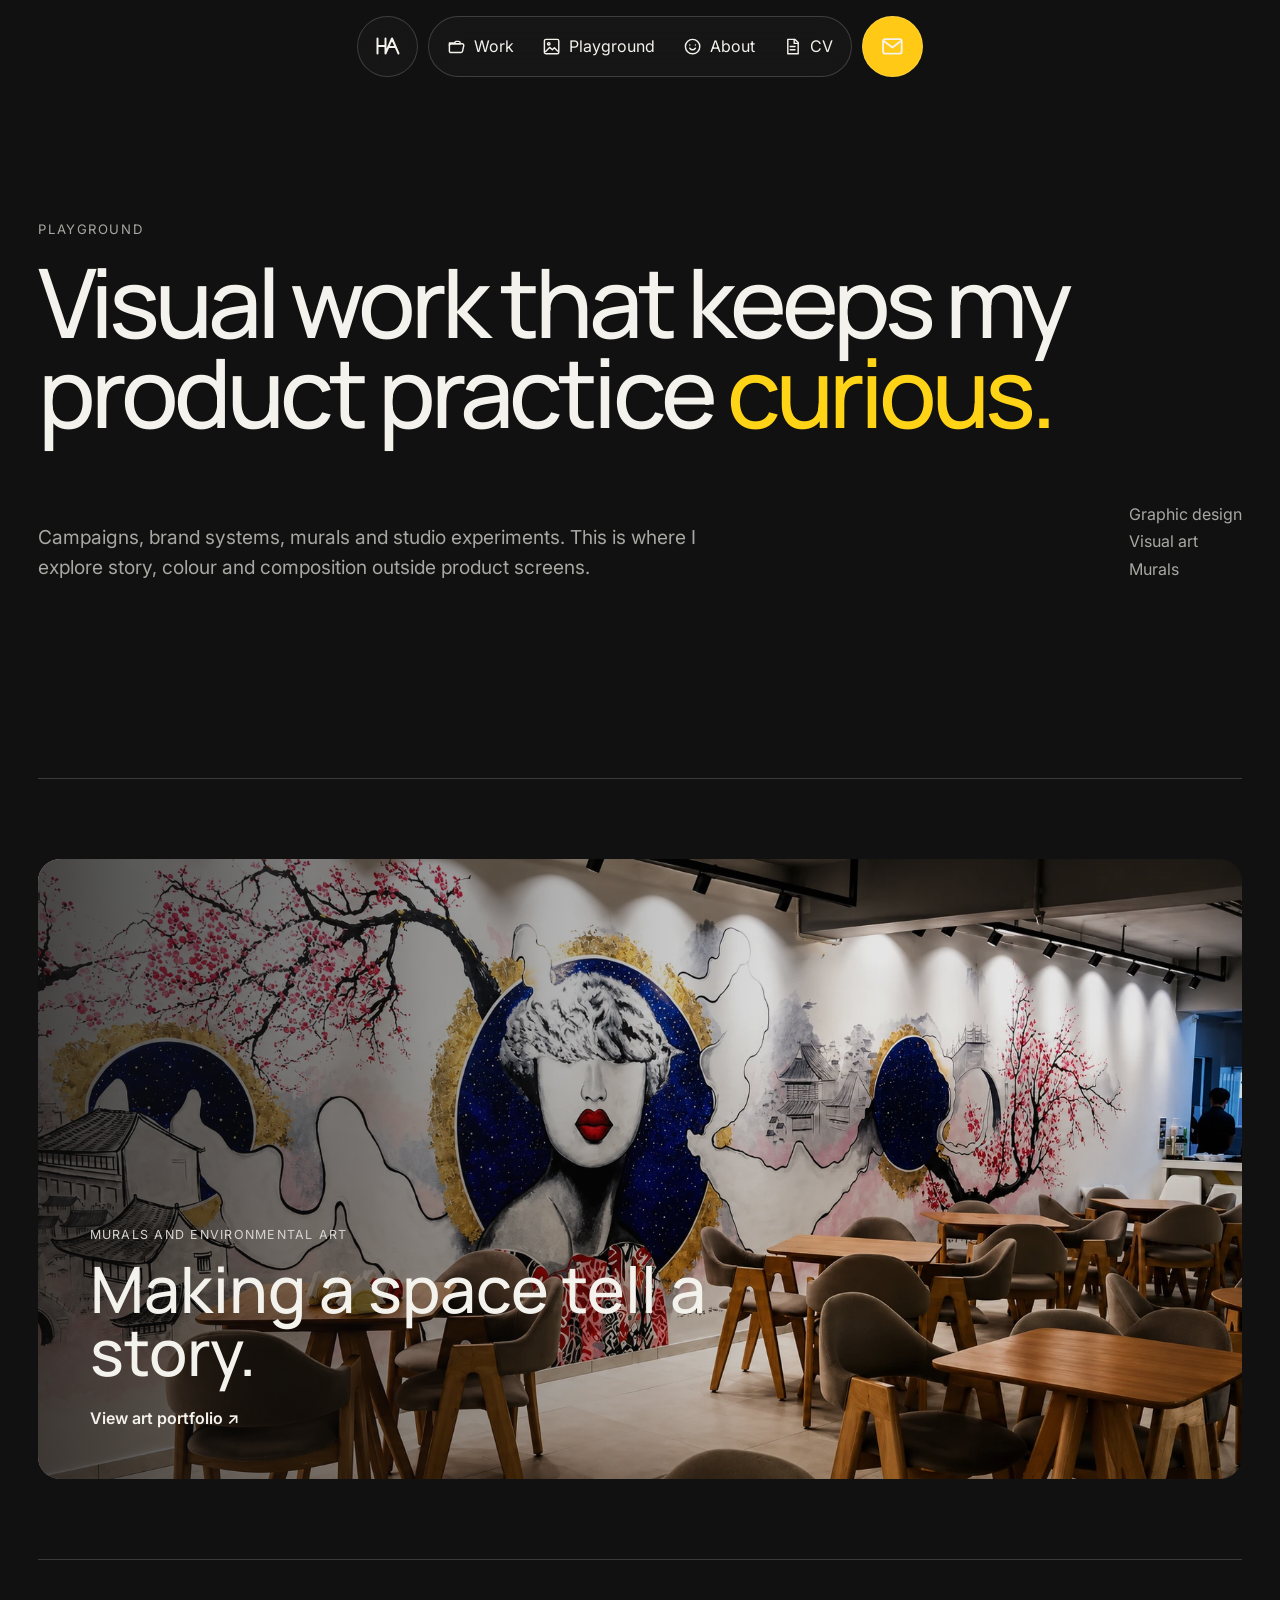
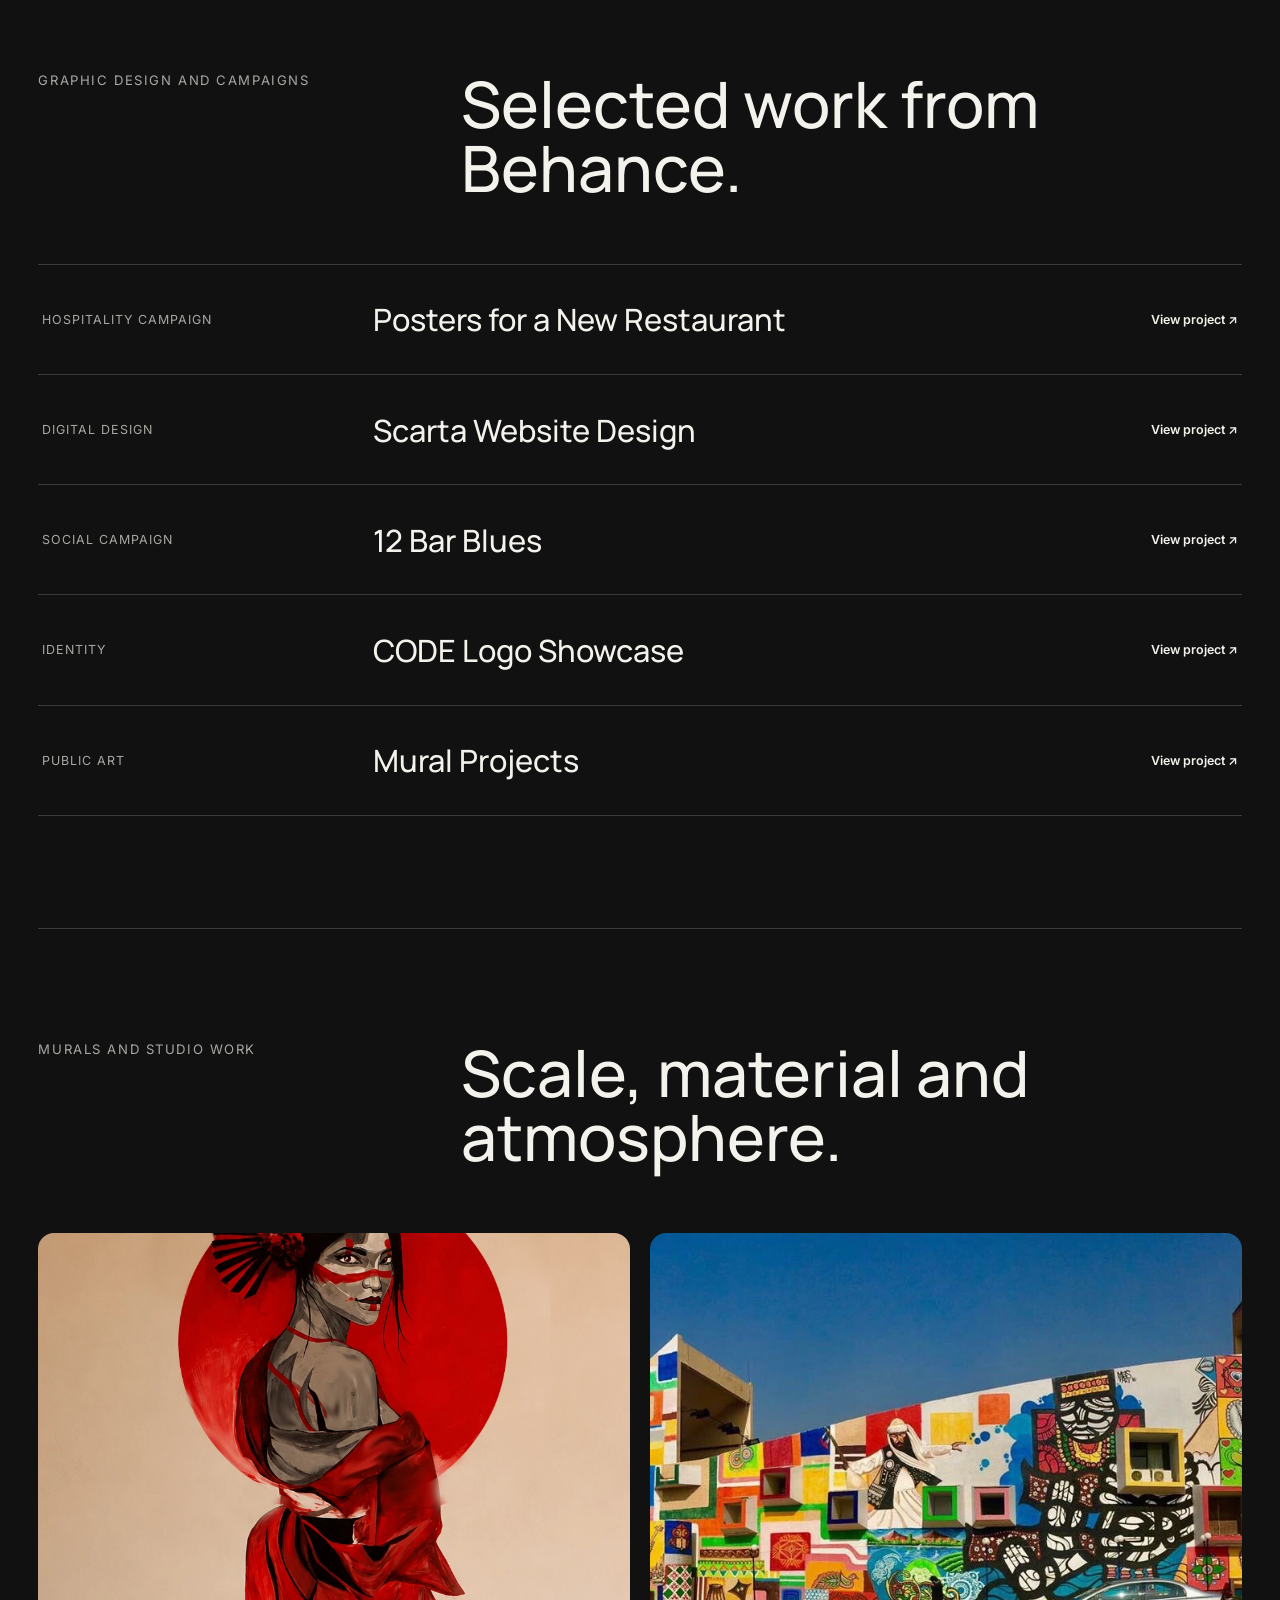
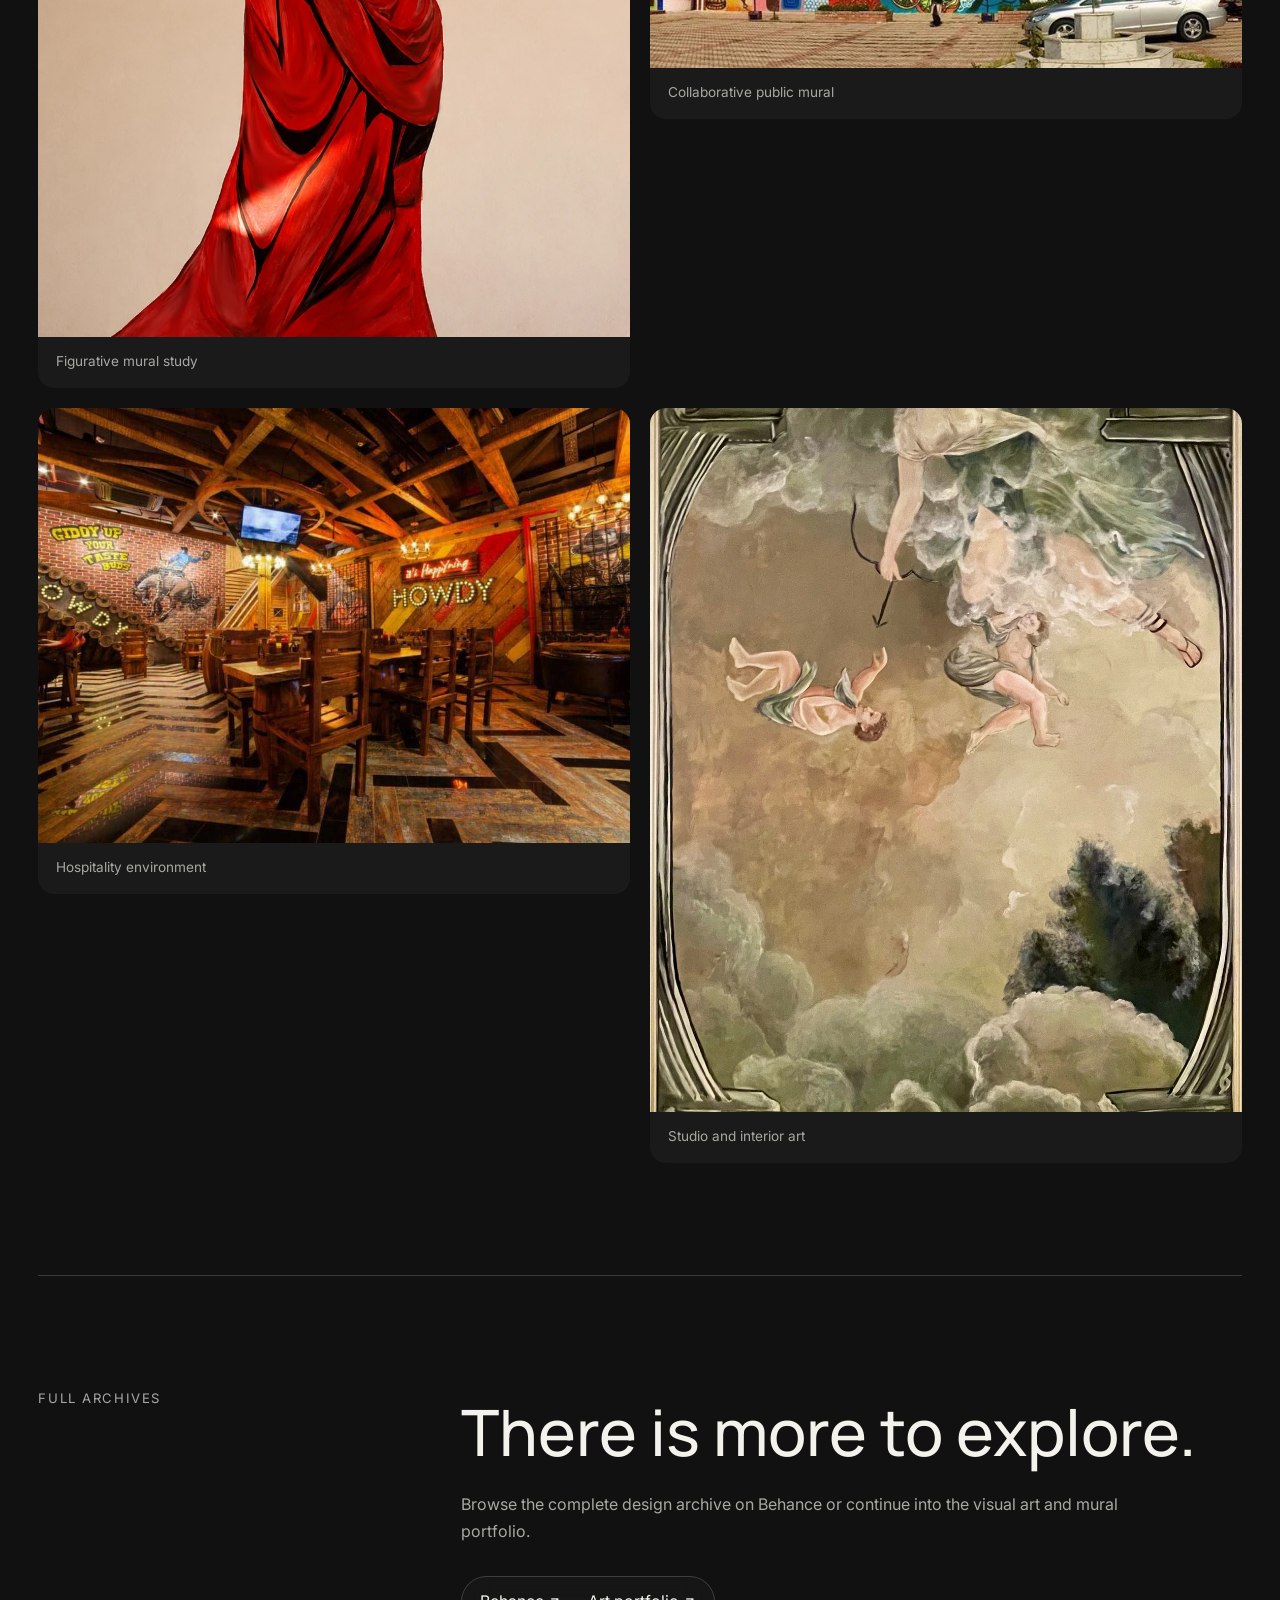
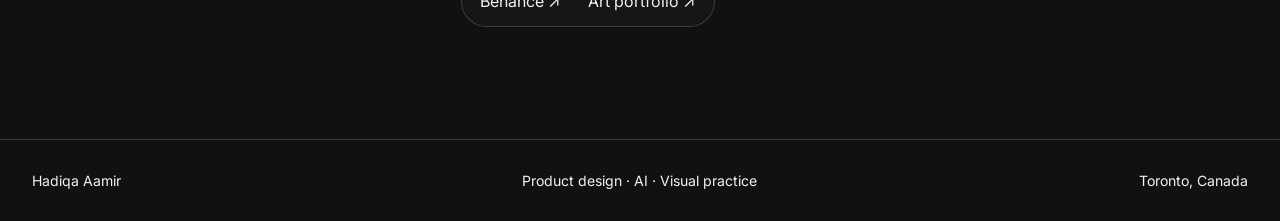
==== commit 7488c2f6: "Remove nail clipper from Playground" ====
--- a/playground.html
+++ b/playground.html
@@ -46,7 +46,6 @@
         <div class="behance-list">
           <a href="https://www.behance.net/gallery/211272789/Posters-for-a-New-Restaurant" target="_blank" rel="noreferrer"><span>Hospitality campaign</span><strong>Posters for a New Restaurant</strong><b>View project ↗</b></a>
           <a href="https://www.behance.net/gallery/219719423/Scarta-Website-Design" target="_blank" rel="noreferrer"><span>Digital design</span><strong>Scarta Website Design</strong><b>View project ↗</b></a>
-          <a href="https://www.behance.net/gallery/238456261/Zaflar-Nail-Clipper-package-design" target="_blank" rel="noreferrer"><span>Packaging</span><strong>Zaflar Nail Clipper</strong><b>View project ↗</b></a>
           <a href="https://www.behance.net/gallery/219719553/12-Bar-Blues-Social-Media-designs" target="_blank" rel="noreferrer"><span>Social campaign</span><strong>12 Bar Blues</strong><b>View project ↗</b></a>
           <a href="https://www.behance.net/gallery/68033327/CODE-LOGO-SHOWCASE" target="_blank" rel="noreferrer"><span>Identity</span><strong>CODE Logo Showcase</strong><b>View project ↗</b></a>
           <a href="https://www.behance.net/gallery/211369939/Mural-Projects" target="_blank" rel="noreferrer"><span>Public art</span><strong>Mural Projects</strong><b>View project ↗</b></a>
--- a/styles.css
+++ b/styles.css
@@ -314,6 +314,8 @@
 }
 /* Marketing Studio uses exact Figma states with a shared cursor-led timeline. */
 .marketing-studio-preview { background: linear-gradient(135deg, #b8cdec 0%, #5077c8 100%); }
+.marketing-studio-cover { background:#2367c3; }
+.marketing-studio-cover img { width:100%; height:100%; object-fit:cover; object-position:center; }
 .marketing-studio-animation {
   --studio-frame-inset: 4%;
   position: absolute; inset: 0; overflow: hidden;
